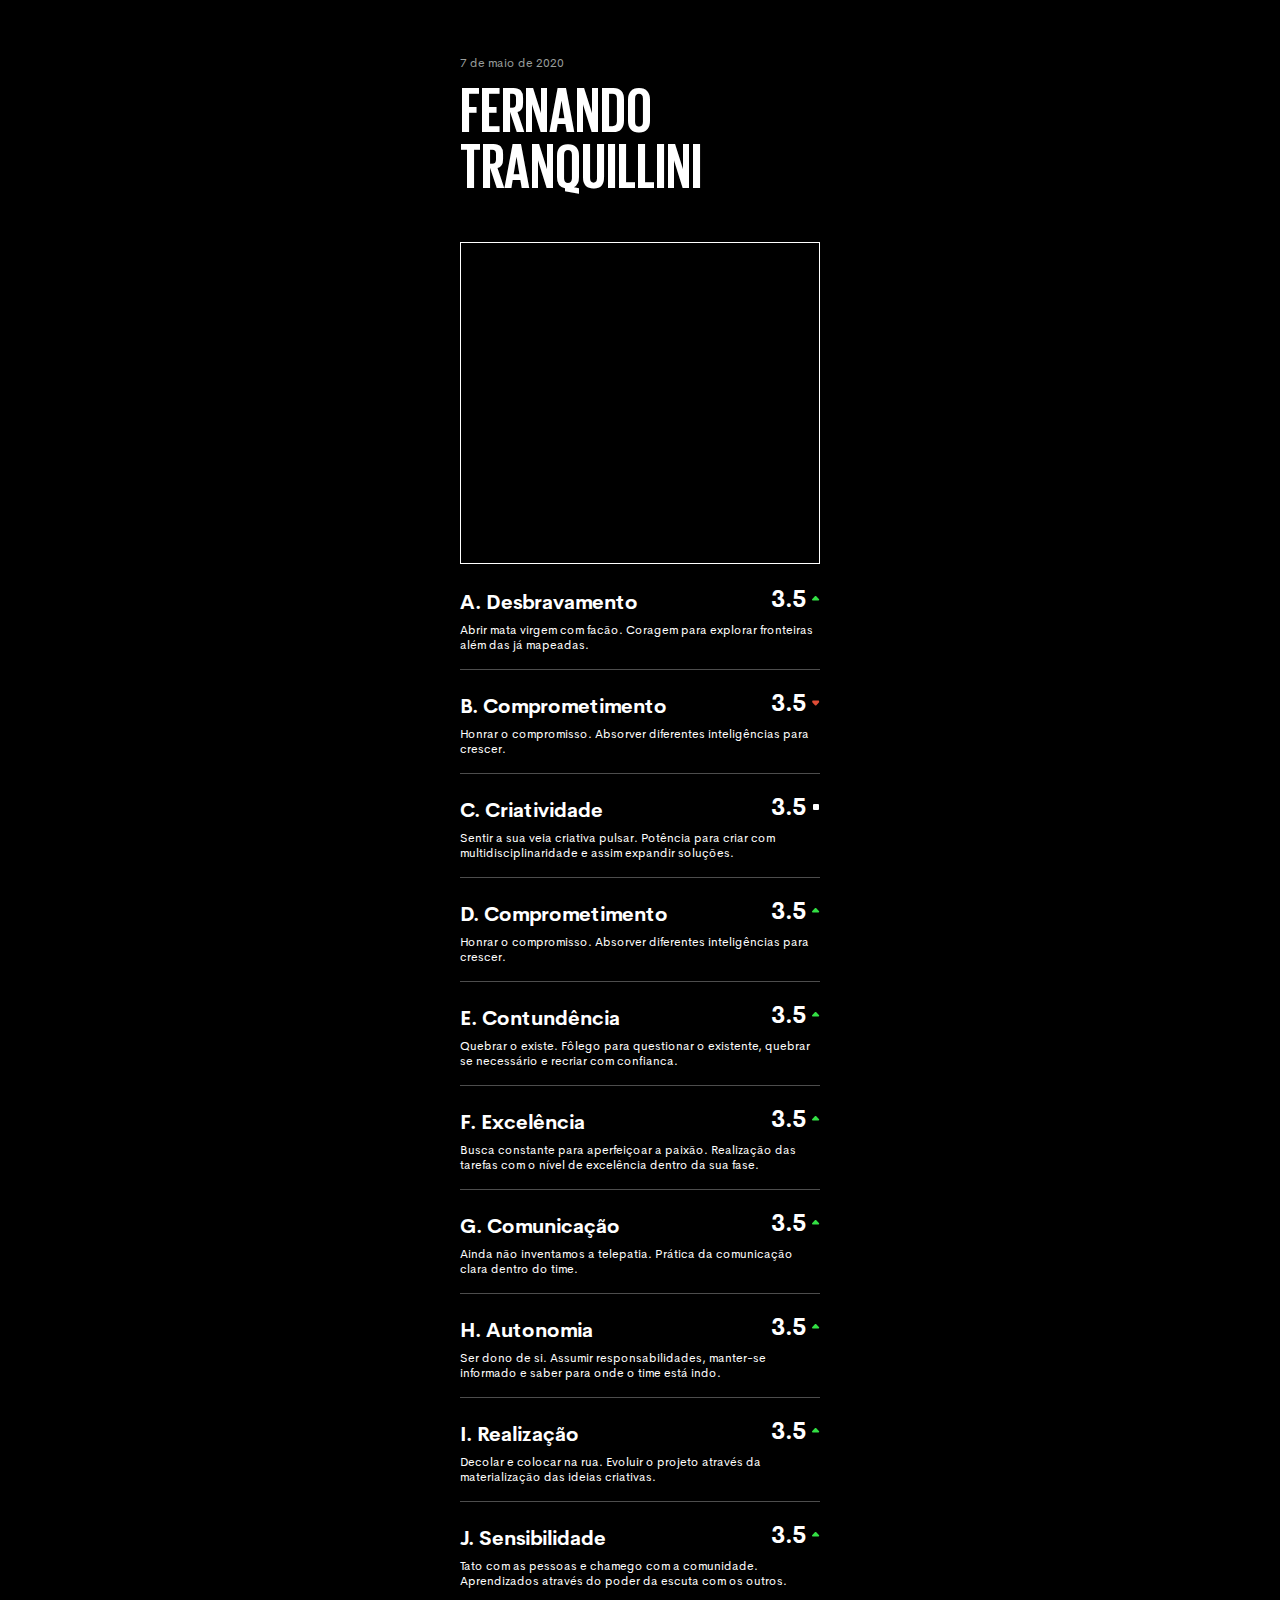
==== static/index.html @ d54fe41a "First html/css version" ====
<!DOCTYPE html>
<html>
<head>
  <meta charset="utf-8">
	<title>D3</title>
	<link rel="stylesheet" media="all" href="/static/assets/stylesheet.css" />
</head>
<body>

<div id="wrapper">

  <div class="profile-date">7 de maio de 2020</div> 

  <h1>FERNANDO TRANQUILLINI</h1>

  <div id="chart-container"></div>

  <ul id="profile">
    <li class="profile-grade" id="grade-a">
      <div class="grade">
        <div class="competence-grade">3.5</div>  
        <div class="change positive"></div>
      </div>
      <h3 class="competence-title">A. Desbravamento</h3>
      <p class="competence-description">Abrir mata virgem com facão. Coragem para explorar fronteiras além das já mapeadas.</p>
    </li>

    <li class="profile-grade" id="grade-b">
      <div class="grade">
        <div class="competence-grade">3.5</div>  
        <div class="change negative"></div>
      </div>
      <h3 class="competence-title">B. Comprometimento</h3>
      <p class="competence-description">Honrar o compromisso. Absorver diferentes inteligências para crescer.</p>
    </li>

    <li class="profile-grade" id="grade-c">
      <div class="grade">
        <div class="competence-grade">3.5</div>  
        <div class="change neutral"></div>
      </div>
      <h3 class="competence-title">C. Criatividade</h3>
      <p class="competence-description">Sentir a sua veia criativa pulsar. Potência para criar com multidisciplinaridade e assim expandir soluções.</p>
    </li>

    <li class="profile-grade" id="grade-d">
      <div class="grade">
        <div class="competence-grade">3.5</div>  
        <div class="change positive"></div>
      </div>
      <h3 class="competence-title">D. Comprometimento</h3>
      <p class="competence-description">Honrar o compromisso. Absorver diferentes inteligências para crescer.</p>
    </li>

    <li class="profile-grade" id="grade-e">
      <div class="grade">
        <div class="competence-grade">3.5</div>  
        <div class="change positive"></div>
      </div>
      <h3 class="competence-title">E. Contundência</h3>
      <p class="competence-description">Quebrar o existe. Fôlego para questionar o existente, quebrar se necessário e recriar com confianca.</p>
    </li>

    <li class="profile-grade" id="grade-f">
      <div class="grade">
        <div class="competence-grade">3.5</div>  
        <div class="change positive"></div>
      </div>
      <h3 class="competence-title">F. Excelência</h3>
      <p class="competence-description">Busca constante para aperfeiçoar a paixão. Realização das tarefas com o nível de excelência dentro da sua fase.</p>
    </li>

    <li class="profile-grade" id="grade-g">
      <div class="grade">
        <div class="competence-grade">3.5</div>  
        <div class="change positive"></div>
      </div>
      <h3 class="competence-title">G. Comunicação</h3>
      <p class="competence-description">Ainda não inventamos a telepatia. Prática da comunicação clara dentro do time.</p>
    </li>

    <li class="profile-grade" id="grade-h">
      <div class="grade">
        <div class="competence-grade">3.5</div>  
        <div class="change positive"></div>
      </div>
      <h3 class="competence-title">H. Autonomia</h3>
      <p class="competence-description">Ser dono de si. Assumir responsabilidades, manter-se informado e saber para onde o time está indo.</p>
    </li>

    <li class="profile-grade" id="grade-i">
      <div class="grade">
        <div class="competence-grade">3.5</div>  
        <div class="change positive"></div>
      </div>
      <h3 class="competence-title">I. Realização</h3>
      <p class="competence-description">Decolar e colocar na rua. Evoluir o projeto através da materialização das ideias criativas.</p>
    </li>

    <li class="profile-grade" id="grade-j">
      <div class="grade">
        <div class="competence-grade">3.5</div>  
        <div class="change positive"></div>
      </div>
      <h3 class="competence-title">J. Sensibilidade</h3>
      <p class="competence-description">Tato com as pessoas e chamego com a comunidade. Aprendizados através do poder da escuta com os outros.</p>
    </li>

  </ul>

  <!--
  <div id="save-profile">Salvar</div>
  -->

</div>


</body>

</html>
---- static/assets/stylesheet.css ----
html, body {
	background-color: #000;
	color: #fff;
}

h1 {
	margin: 8px 0 52px 0;

	font-family: 'GiorgioSansBold', sans-serif;
	text-transform: uppercase;
	font-style: normal;
	font-weight: bold;
	font-size: 64px;
	line-height: 87%;
}

ul, li {
	list-style: none;
	padding: 0;
	margin:0;
}

#wrapper {
	width: 360px;
	padding: 48px 24px;
	margin: 0 auto;
}

#chart-container {
	border: solid 1px;
	height: 320px;
}

#profile, .profile-date, #save-profile {
	font-family: 'Cerebri Sans', sans-serif;	
	font-style: normal;
}

.profile-date {
	color: #999E9C;
}

#profile {
	margin-top: 26px;
	font-weight: bold;
}

.profile-date {
	font-weight: normal;
	font-size: 12px;
	line-height: 15px;
}

/*.competence-ref {
	margin-bottom: 20px;

	color: #999E9C;
	font-size: 12px;
	line-height: 15px;	
}*/

/*.competence-grade {
	font-size: 36px;
	line-height: 46px;
}*/

.grade {
	display: inline-block;
	float: right;
	margin-top: -6px;
}

.grade .competence-grade {
	display: inline-block;
}
.grade .change {
	display: inline-block;
	float: right;
	width: 8px;
	height: 8px;

	margin-top: 12px;
	margin-left: 6px;
	background-repeat: no-repeat;
}
	.change.positive {
		background-image: url(grade-up.svg);
	}

	.change.negative {
		background-image: url(grade-down.svg);
	}

	.change.neutral {
		background-image: url(grade-neutral.svg);
	}

.competence-grade {
	font-size: 24px;
}

.competence-title, .competence-description {
	margin:8px 0 0 0;
}

.competence-title {
	font-size: 20px;
	line-height: 25px;
}

.competence-description {
	font-weight: normal;
	font-size: 12px;
	line-height: 15px;
}

#profile li{
	margin-bottom: 24px;
	padding-bottom: 16px;

	border-bottom: 1px solid rgba(255, 255, 255, 0.3);
}

#save-profile {
	text-align: center;
	font-weight: normal;
	font-size: 12px;
	line-height: 15px;
}


/* Fonts */
@font-face {
    font-family: 'GiorgioSansBold';
    src: url('GiorgioSansBold.woff2') format('woff2'),
        url('GiorgioSansBold.woff') format('woff');
    font-weight: bold;
    font-style: normal;
}
@font-face {
    font-family: 'Cerebri Sans';
    src: url('CerebriSans-Bold.woff2') format('woff2'),
        url('CerebriSans-Bold.woff') format('woff');
    font-weight: bold;
    font-style: normal;
}

@font-face {
    font-family: 'Cerebri Sans';
    src: url('CerebriSans-Regular.woff2') format('woff2'),
        url('CerebriSans-Regular.woff') format('woff');
    font-weight: normal;
    font-style: normal;
}
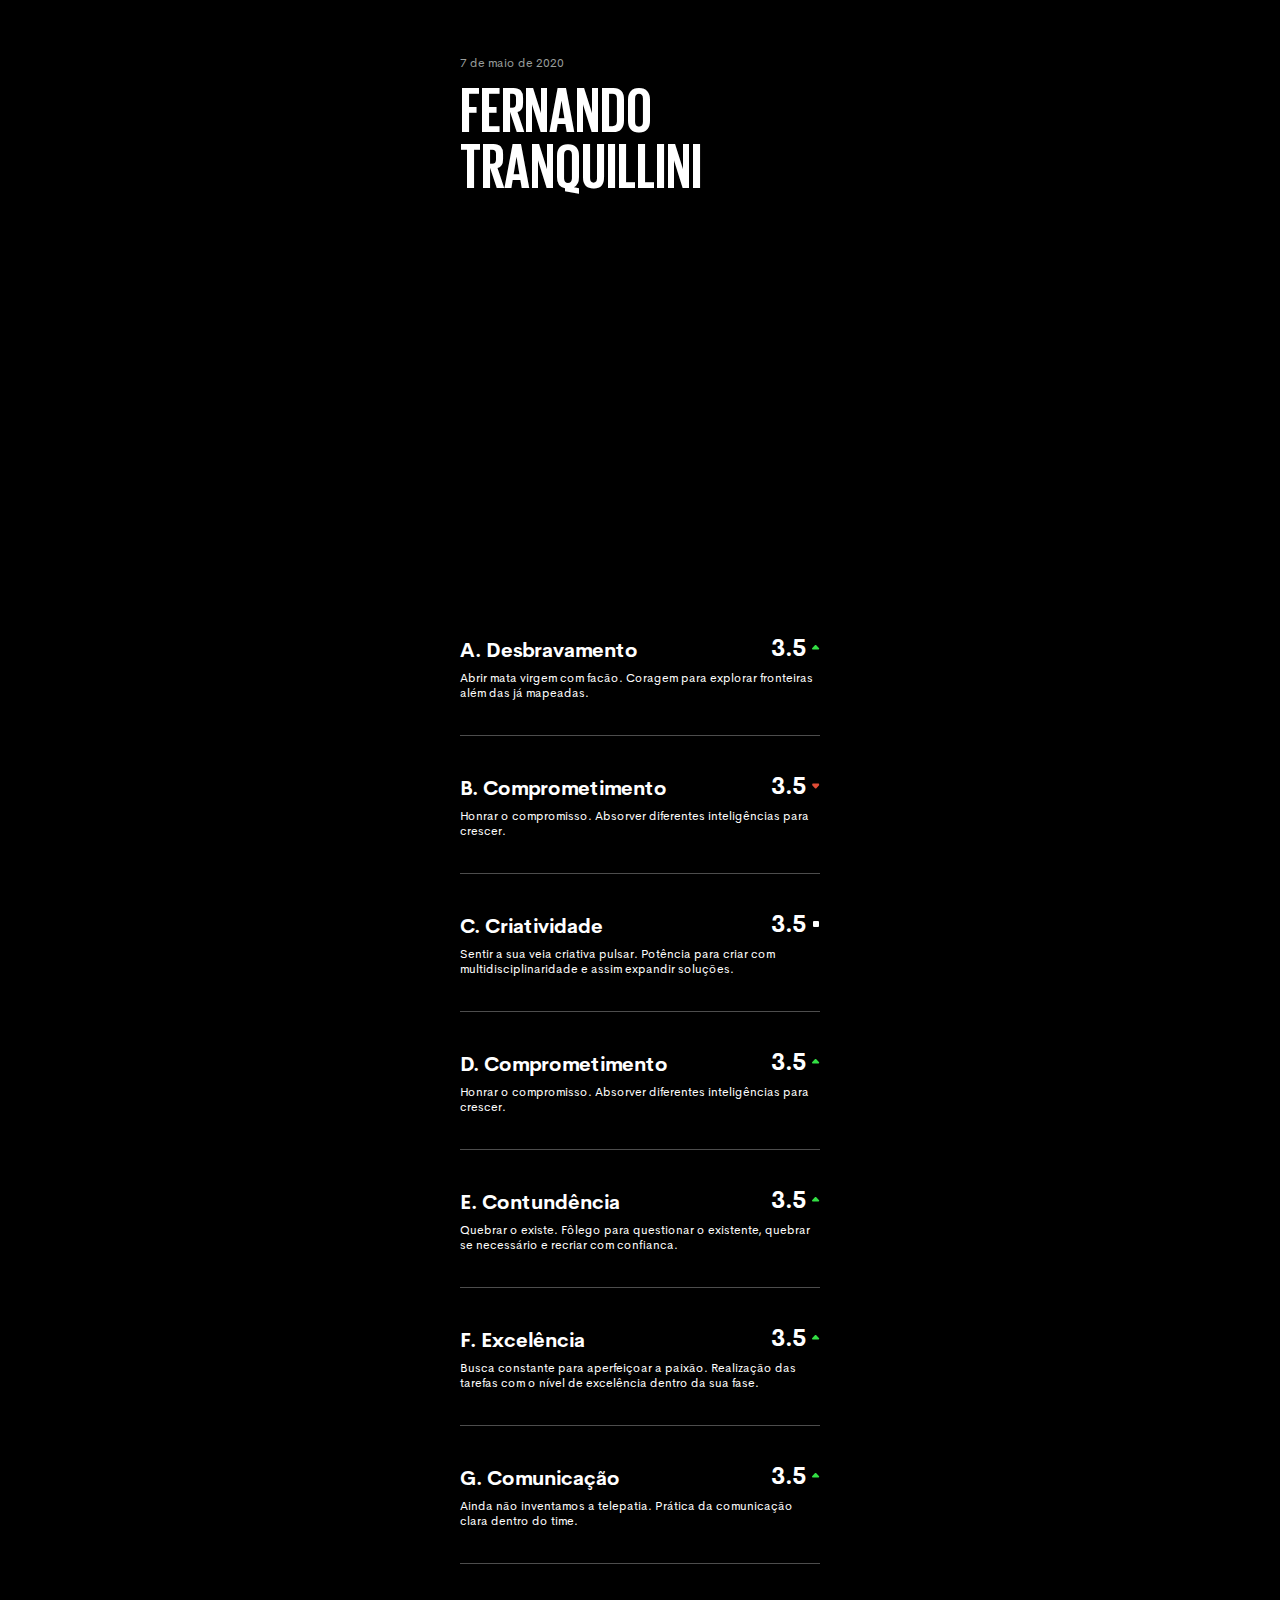
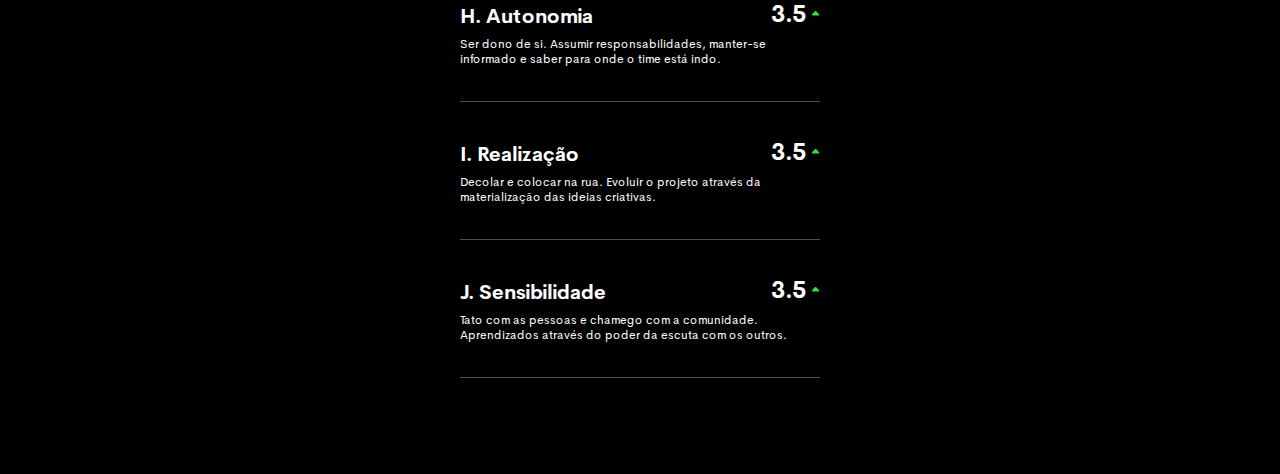
==== commit 93f48953: "Rename style for cache" ====
--- a/static/index.html
+++ b/static/index.html
@@ -1,120 +1,249 @@
 <!DOCTYPE html>
 <html>
+
 <head>
-  <meta charset="utf-8">
-	<title>D3</title>
-	<link rel="stylesheet" media="all" href="/static/assets/stylesheet.css" />
+    <meta charset="utf-8">
+    <meta name="viewport" content="width=device-width, initial-scale=1" />
+    <title>Feedback D3</title>
+    <link rel="stylesheet" media="all" href="/static/assets/main.css" />
+    <link rel="stylesheet" media="all" href="/static/assets/radar-chart.css" />
+    <script src="/static/assets/src/jquery-3.5.1.min.js"></script>
+    <script type="text/javascript" src="http://d3js.org/d3.v3.js"></script>
+    <script type="text/javascript" src="/static/assets/radar-chart.js"></script>
 </head>
+
 <body>
-
-<div id="wrapper">
-
-  <div class="profile-date">7 de maio de 2020</div> 
-
-  <h1>FERNANDO TRANQUILLINI</h1>
-
-  <div id="chart-container"></div>
-
-  <ul id="profile">
-    <li class="profile-grade" id="grade-a">
-      <div class="grade">
-        <div class="competence-grade">3.5</div>  
-        <div class="change positive"></div>
-      </div>
-      <h3 class="competence-title">A. Desbravamento</h3>
-      <p class="competence-description">Abrir mata virgem com facão. Coragem para explorar fronteiras além das já mapeadas.</p>
-    </li>
-
-    <li class="profile-grade" id="grade-b">
-      <div class="grade">
-        <div class="competence-grade">3.5</div>  
-        <div class="change negative"></div>
-      </div>
-      <h3 class="competence-title">B. Comprometimento</h3>
-      <p class="competence-description">Honrar o compromisso. Absorver diferentes inteligências para crescer.</p>
-    </li>
-
-    <li class="profile-grade" id="grade-c">
-      <div class="grade">
-        <div class="competence-grade">3.5</div>  
-        <div class="change neutral"></div>
-      </div>
-      <h3 class="competence-title">C. Criatividade</h3>
-      <p class="competence-description">Sentir a sua veia criativa pulsar. Potência para criar com multidisciplinaridade e assim expandir soluções.</p>
-    </li>
-
-    <li class="profile-grade" id="grade-d">
-      <div class="grade">
-        <div class="competence-grade">3.5</div>  
-        <div class="change positive"></div>
-      </div>
-      <h3 class="competence-title">D. Comprometimento</h3>
-      <p class="competence-description">Honrar o compromisso. Absorver diferentes inteligências para crescer.</p>
-    </li>
-
-    <li class="profile-grade" id="grade-e">
-      <div class="grade">
-        <div class="competence-grade">3.5</div>  
-        <div class="change positive"></div>
-      </div>
-      <h3 class="competence-title">E. Contundência</h3>
-      <p class="competence-description">Quebrar o existe. Fôlego para questionar o existente, quebrar se necessário e recriar com confianca.</p>
-    </li>
-
-    <li class="profile-grade" id="grade-f">
-      <div class="grade">
-        <div class="competence-grade">3.5</div>  
-        <div class="change positive"></div>
-      </div>
-      <h3 class="competence-title">F. Excelência</h3>
-      <p class="competence-description">Busca constante para aperfeiçoar a paixão. Realização das tarefas com o nível de excelência dentro da sua fase.</p>
-    </li>
-
-    <li class="profile-grade" id="grade-g">
-      <div class="grade">
-        <div class="competence-grade">3.5</div>  
-        <div class="change positive"></div>
-      </div>
-      <h3 class="competence-title">G. Comunicação</h3>
-      <p class="competence-description">Ainda não inventamos a telepatia. Prática da comunicação clara dentro do time.</p>
-    </li>
-
-    <li class="profile-grade" id="grade-h">
-      <div class="grade">
-        <div class="competence-grade">3.5</div>  
-        <div class="change positive"></div>
-      </div>
-      <h3 class="competence-title">H. Autonomia</h3>
-      <p class="competence-description">Ser dono de si. Assumir responsabilidades, manter-se informado e saber para onde o time está indo.</p>
-    </li>
-
-    <li class="profile-grade" id="grade-i">
-      <div class="grade">
-        <div class="competence-grade">3.5</div>  
-        <div class="change positive"></div>
-      </div>
-      <h3 class="competence-title">I. Realização</h3>
-      <p class="competence-description">Decolar e colocar na rua. Evoluir o projeto através da materialização das ideias criativas.</p>
-    </li>
-
-    <li class="profile-grade" id="grade-j">
-      <div class="grade">
-        <div class="competence-grade">3.5</div>  
-        <div class="change positive"></div>
-      </div>
-      <h3 class="competence-title">J. Sensibilidade</h3>
-      <p class="competence-description">Tato com as pessoas e chamego com a comunidade. Aprendizados através do poder da escuta com os outros.</p>
-    </li>
-
-  </ul>
-
-  <!--
+    <div id="wrapper">
+        <div class="profile-date">7 de maio de 2020</div>
+        <h1 id="profile-name">FERNANDO TRANQUILLINI</h1>
+        <div id="chart-container"></div>
+        <ul id="profile">
+            <li class="profile-grade" id="grade-a">
+                <div class="grade">
+                    <div class="competence-grade">3.5</div>
+                    <div class="change positive"></div>
+                </div>
+                <h3 class="competence-title">A. Desbravamento</h3>
+                <p class="competence-description">Abrir mata virgem com facão. Coragem para explorar fronteiras além das já mapeadas.</p>
+            </li>
+            <li class="profile-grade" id="grade-b">
+                <div class="grade">
+                    <div class="competence-grade">3.5</div>
+                    <div class="change negative"></div>
+                </div>
+                <h3 class="competence-title">B. Comprometimento</h3>
+                <p class="competence-description">Honrar o compromisso. Absorver diferentes inteligências para crescer.</p>
+            </li>
+            <li class="profile-grade" id="grade-c">
+                <div class="grade">
+                    <div class="competence-grade">3.5</div>
+                    <div class="change neutral"></div>
+                </div>
+                <h3 class="competence-title">C. Criatividade</h3>
+                <p class="competence-description">Sentir a sua veia criativa pulsar. Potência para criar com multidisciplinaridade e assim expandir soluções.</p>
+            </li>
+            <li class="profile-grade" id="grade-d">
+                <div class="grade">
+                    <div class="competence-grade">3.5</div>
+                    <div class="change positive"></div>
+                </div>
+                <h3 class="competence-title">D. Comprometimento</h3>
+                <p class="competence-description">Honrar o compromisso. Absorver diferentes inteligências para crescer.</p>
+            </li>
+            <li class="profile-grade" id="grade-e">
+                <div class="grade">
+                    <div class="competence-grade">3.5</div>
+                    <div class="change positive"></div>
+                </div>
+                <h3 class="competence-title">E. Contundência</h3>
+                <p class="competence-description">Quebrar o existe. Fôlego para questionar o existente, quebrar se necessário e recriar com confianca.</p>
+            </li>
+            <li class="profile-grade" id="grade-f">
+                <div class="grade">
+                    <div class="competence-grade">3.5</div>
+                    <div class="change positive"></div>
+                </div>
+                <h3 class="competence-title">F. Excelência</h3>
+                <p class="competence-description">Busca constante para aperfeiçoar a paixão. Realização das tarefas com o nível de excelência dentro da sua fase.</p>
+            </li>
+            <li class="profile-grade" id="grade-g">
+                <div class="grade">
+                    <div class="competence-grade">3.5</div>
+                    <div class="change positive"></div>
+                </div>
+                <h3 class="competence-title">G. Comunicação</h3>
+                <p class="competence-description">Ainda não inventamos a telepatia. Prática da comunicação clara dentro do time.</p>
+            </li>
+            <li class="profile-grade" id="grade-h">
+                <div class="grade">
+                    <div class="competence-grade">3.5</div>
+                    <div class="change positive"></div>
+                </div>
+                <h3 class="competence-title">H. Autonomia</h3>
+                <p class="competence-description">Ser dono de si. Assumir responsabilidades, manter-se informado e saber para onde o time está indo.</p>
+            </li>
+            <li class="profile-grade" id="grade-i">
+                <div class="grade">
+                    <div class="competence-grade">3.5</div>
+                    <div class="change positive"></div>
+                </div>
+                <h3 class="competence-title">I. Realização</h3>
+                <p class="competence-description">Decolar e colocar na rua. Evoluir o projeto através da materialização das ideias criativas.</p>
+            </li>
+            <li class="profile-grade" id="grade-j">
+                <div class="grade">
+                    <div class="competence-grade">3.5</div>
+                    <div class="change positive"></div>
+                </div>
+                <h3 class="competence-title">J. Sensibilidade</h3>
+                <p class="competence-description">Tato com as pessoas e chamego com a comunidade. Aprendizados através do poder da escuta com os outros.</p>
+            </li>
+        </ul>
+        <!--
   <div id="save-profile">Salvar</div>
   -->
-
-</div>
-
-
+    </div>
 </body>
+<script type="text/javascript">
+/* ----------------------------------------------
+// Função que faz o parse e já atualiza a posição 
+---------------------------------------------- */
+function parceProfileData(profileData) {
+
+    document.getElementById('profile-name').innerHTML = profileData["NAME"];
+
+    var range = ["a", "b", "c", "d", "e", "f", "g", "h", "i", "j"];
+    var grades = [
+        ["index", "a", "b", "c", "d", "e", "f", "g", "h", "i", "j"]
+    ];
+    for (var i = 0; i < range.length; i++) {
+        var bigR = range[i].toUpperCase();
+        console.log(range[i]);
+
+        var g = document.getElementById('grade-' + range[i]);
+        var gd = g.querySelector(".competence-grade");
+        var gv = g.querySelector(".change");
+
+        // Aplica a nota
+        gd.innerHTML = Number(profileData[bigR]).toFixed(1);
+
+        // Mudar o status da nota
+        var variation = profileData["CHANGE_" + bigR];
+        var varClass = "neutral";
+        // mudar para um switch case
+        if (variation == -1) { varClass = "negative"; } else if (variation == 1) { varClass = "positive"; }
+        gv.className = "change " + varClass;
+
+        // !!!!!!!!!!!!!!!!!!!!
+        // Gera o array notas
+        // !!!!!!!!!!!!!!!!!!!!
+        var grade = [range[i]];
+        if (i == 8) {
+            grade.push(profileData[range[0].toUpperCase()]);
+            grade.push(0);
+            grade.push(0); // Refazer essa parte
+            grade.push(0);
+            grade.push(0);
+            grade.push(0);
+            grade.push(0);
+            grade.push(0);
+            grade.push(profileData[range[a - 1].toUpperCase()]);
+        } else if (i == 9) {
+            grade.push(profileData[range[0].toUpperCase()]);
+            grade.push(profileData[range[1].toUpperCase()]);
+            grade.push(0);
+            grade.push(0);
+            grade.push(0); // Refazer essa parte
+            grade.push(0);
+            grade.push(0);
+            grade.push(0);
+            grade.push(0);
+            grade.push(0);
+        } else {
+            for (var a = 0; a < range.length - 1; a++) {
+                if (i == a) {
+                    grade.push(profileData[range[a].toUpperCase()]);
+                    grade.push(profileData[range[a + 1].toUpperCase()]);
+                } else {
+                    grade.push(0);
+                }
+            }
+        }
+        grades.push(grade);
+    }
+    return grades;
+}
+
+function showRadar(csv) {
+    var data = [];
+    var chart = RadarChart.chart();
+    var w = 360;
+    var h = 330;
+
+    // csv = c.split("\n").map(function(i){return i.split(",")})
+    headers = []
+
+    // var csv = [
+    //   ["index","a","b","c","d","e","f","g","h","i","j"],
+    //   ["a",5,5,0,0,0,0,0,0,0],
+    //   ["b",0,5,5,0,0,0,0,0,0],
+    //   ["c",0,0,5,5,0,0,0,0,0],
+    //   ["d",0,0,0,5,5,0,0,0,0],
+    //   ["e",0,0,0,0,5,5,0,0,0],
+    //   ["f",0,0,0,0,0,5,5,0,0],
+    //   ["g",0,0,0,0,0,0,5,5,0],
+    //   ["h",0,0,0,0,0,0,0,5,5],
+    //   ["i",5,0,0,0,0,0,0,0,5],
+    // ];
+
+
+
+    csv.forEach(function(item, i) {
+        if (i == 0) {
+            headers = item;
+        } else {
+            newSeries = {};
+            item.forEach(function(v, j) {
+                if (j == 0) {
+                    newSeries.className = v;
+                    newSeries.axes = [];
+                } else {
+                    newSeries.axes.push({ "axis": [headers[j]], "value": parseFloat(v) });
+                }
+            });
+            data.push(newSeries);
+        }
+    })
+
+    RadarChart.defaultConfig.radius = 3;
+    RadarChart.defaultConfig.w = w;
+    RadarChart.defaultConfig.h = h;
+
+    var mycfg = {
+        color: function(i) {
+            c = [
+                '1A1919',
+                '111111',
+                '3E3E3E',
+                '323232',
+                '424141',
+                '605E5E',
+                '7E7D7D',
+                '9E9E9E',
+                'CCCCCC',
+                '0C0C0C',
+            ];
+            return c[i];
+        },
+    }
+
+    RadarChart.draw("#chart-container", data, mycfg);
+    var divVal = document.getElementById('chart-container');
+}
+
+$.get("/api/asd97asdhasd87", function(data) {
+    showRadar(parceProfileData(data[0]));
+});
+</script>
 
 </html>--- a/static/assets/main.css
+++ b/static/assets/main.css
@@ -0,0 +1,143 @@
+html, body {
+	background-color: #000;
+	color: #fff;
+}
+
+h1 {
+	margin: 8px 0 64px 0;
+
+	font-family: 'GiorgioSansBold', sans-serif;
+	text-transform: uppercase;
+	font-style: normal;
+	font-weight: bold;
+	font-size: 64px;
+	line-height: 87%;
+}
+
+ul, li {
+	list-style: none;
+	padding: 0;
+	margin:0;
+}
+
+#wrapper {
+	width: 360px;
+	padding: 48px 24px;
+	margin: 0 auto;
+}
+
+#chart-container {
+	/*border: solid 1px;*/
+	height: 320px;
+	margin-bottom: 64px;
+}
+
+#profile, .profile-date, #save-profile {
+	font-family: 'Cerebri Sans', sans-serif;	
+	font-style: normal;
+}
+
+.profile-date {
+	color: #999E9C;
+}
+
+#profile {
+	margin-top: 26px;
+	font-weight: bold;
+}
+
+.profile-date {
+	font-weight: normal;
+	font-size: 12px;
+	line-height: 15px;
+}
+
+.grade {
+	display: inline-block;
+	float: right;
+	margin-top: -5px;
+}
+
+.grade .competence-grade {
+	display: inline-block;
+}
+.grade .change {
+	display: inline-block;
+	float: right;
+	width: 8px;
+	height: 8px;
+
+	margin-top: 12px;
+	margin-left: 6px;
+	background-repeat: no-repeat;
+}
+	.change.positive {
+		background-image: url(grade-up.svg);
+	}
+
+	.change.negative {
+		background-image: url(grade-down.svg);
+	}
+
+	.change.neutral {
+		background-image: url(grade-neutral.svg);
+	}
+
+.competence-grade {
+	font-size: 24px;
+}
+
+.competence-title, .competence-description {
+	margin:8px 0 0 0;
+}
+
+.competence-title {
+	font-size: 20px;
+	line-height: 25px;
+}
+
+.competence-description {
+	font-weight: normal;
+	font-size: 12px;
+	line-height: 15px;
+}
+
+#profile li{
+	margin-bottom: 40px;
+	padding-bottom: 34px;
+
+	border-bottom: 1px solid rgba(255, 255, 255, 0.3);
+}
+
+#save-profile {
+	text-align: center;
+	font-weight: normal;
+	font-size: 12px;
+	line-height: 15px;
+}
+
+
+/* Fonts */
+@font-face {
+    font-family: 'GiorgioSansBold';
+    src: url('GiorgioSansBold.woff2') format('woff2'),
+        url('GiorgioSansBold.woff') format('woff');
+    font-weight: bold;
+    font-style: normal;
+}
+@font-face {
+    font-family: 'Cerebri Sans';
+    src: url('CerebriSans-Bold.woff2') format('woff2'),
+        url('CerebriSans-Bold.woff') format('woff');
+    font-weight: bold;
+    font-style: normal;
+}
+
+@font-face {
+    font-family: 'Cerebri Sans';
+    src: url('CerebriSans-Regular.woff2') format('woff2'),
+        url('CerebriSans-Regular.woff') format('woff');
+    font-weight: normal;
+    font-style: normal;
+}
+
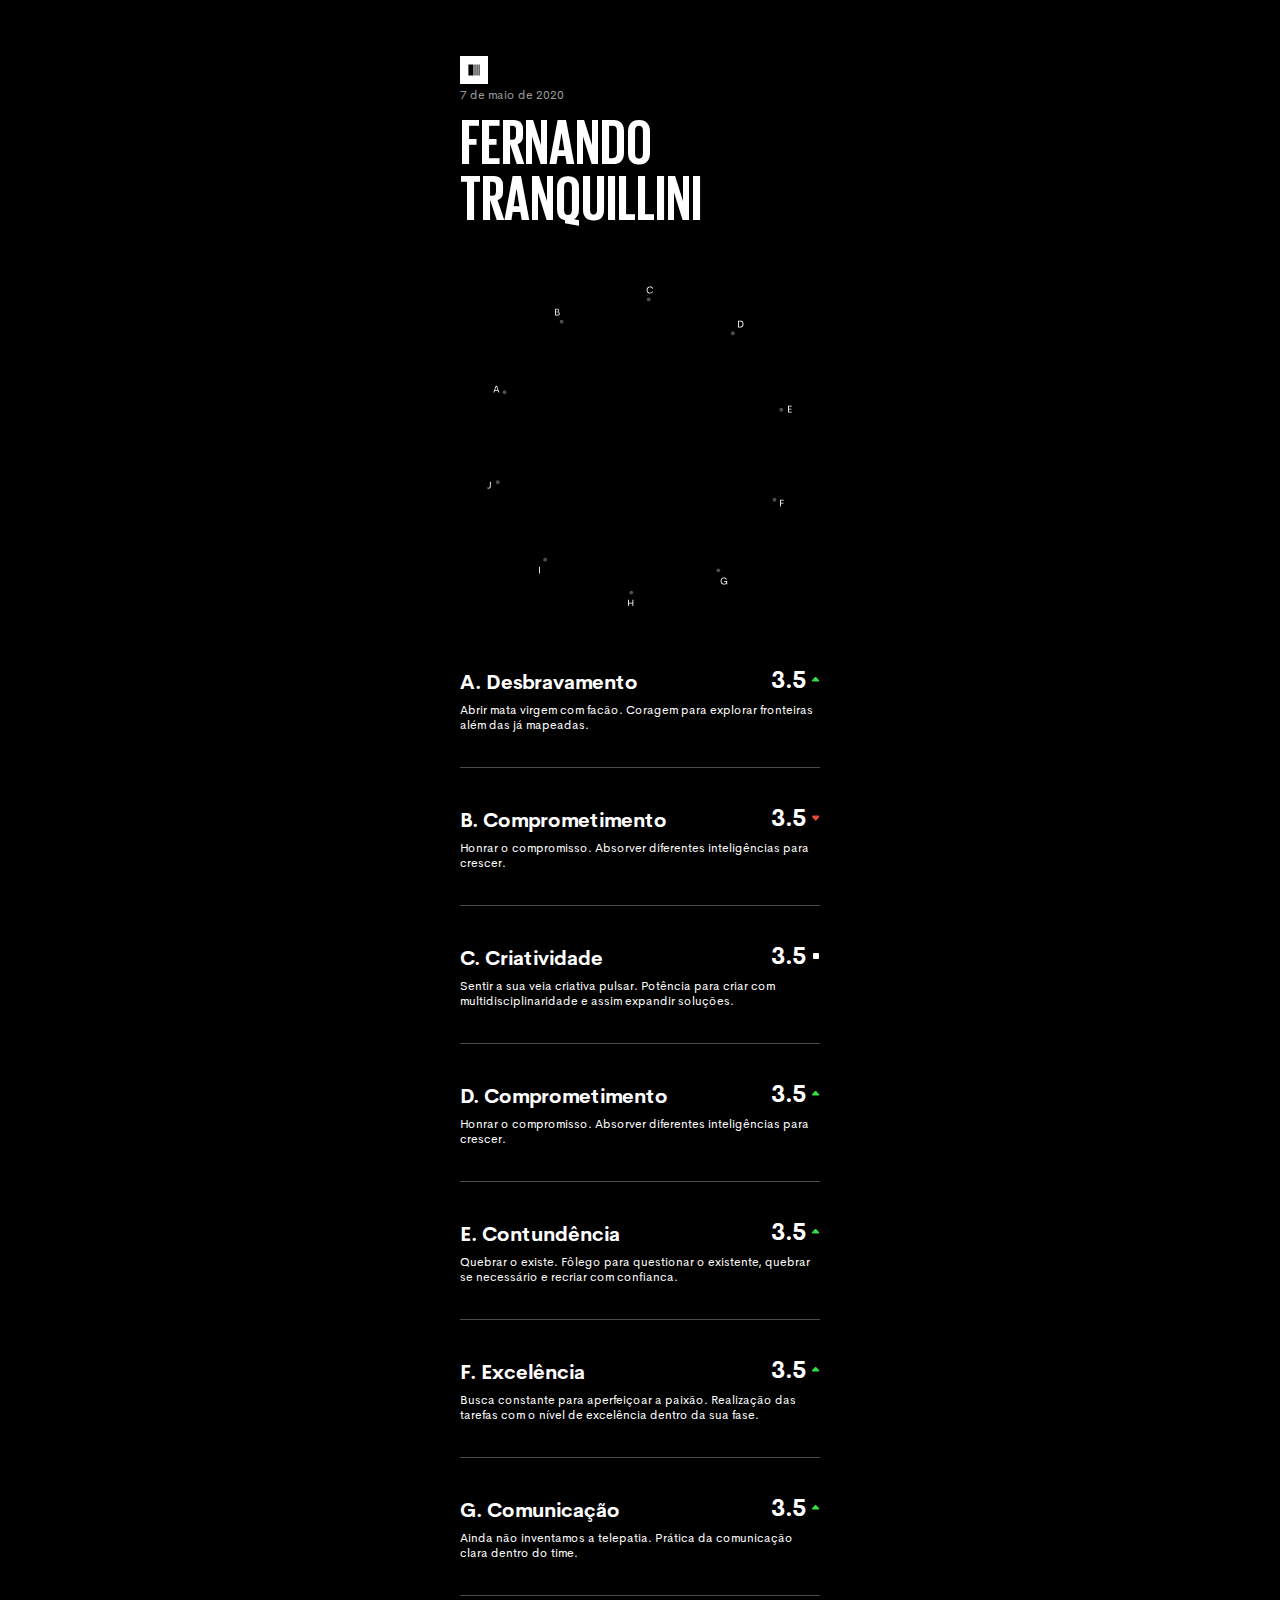
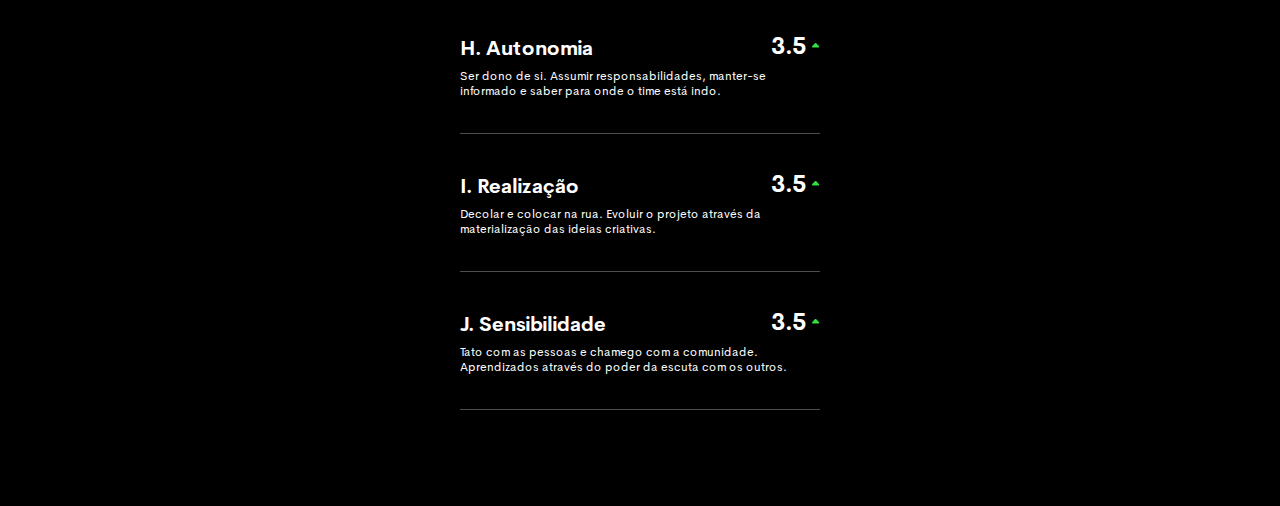
==== commit a24d4030: "Fix logo color, position and size" ====
--- a/static/index.html
+++ b/static/index.html
@@ -4,7 +4,9 @@
 <head>
     <meta charset="utf-8">
     <meta name="viewport" content="width=device-width, initial-scale=1" />
+    
     <title>Feedback D3</title>
+
     <link rel="stylesheet" media="all" href="/static/assets/main.css" />
     <link rel="stylesheet" media="all" href="/static/assets/radar-chart.css" />
     <script src="/static/assets/src/jquery-3.5.1.min.js"></script>
@@ -14,9 +16,18 @@
 
 <body>
     <div id="wrapper">
+        <div id="logo">
+            <img id="logoD3" src="/static/assets/logo-d3.svg" alt="Logo d3">
+        </div>
+
         <div class="profile-date">7 de maio de 2020</div>
         <h1 id="profile-name">FERNANDO TRANQUILLINI</h1>
-        <div id="chart-container"></div>
+        
+        <div id="profile-chart">
+            <div id="chart-container"></div>
+            <div id="container-mask"></div>
+        </div>
+
         <ul id="profile">
             <li class="profile-grade" id="grade-a">
                 <div class="grade">
@@ -105,6 +116,7 @@
     </div>
 </body>
 <script type="text/javascript">
+
 /* ----------------------------------------------
 // Função que faz o parse e já atualiza a posição 
 ---------------------------------------------- */
@@ -113,9 +125,11 @@
     document.getElementById('profile-name').innerHTML = profileData["NAME"];
 
     var range = ["a", "b", "c", "d", "e", "f", "g", "h", "i", "j"];
-    var grades = [
+    var grades = 
+    [
         ["index", "a", "b", "c", "d", "e", "f", "g", "h", "i", "j"]
     ];
+
     for (var i = 0; i < range.length; i++) {
         var bigR = range[i].toUpperCase();
         console.log(range[i]);
@@ -137,39 +151,20 @@
         // !!!!!!!!!!!!!!!!!!!!
         // Gera o array notas
         // !!!!!!!!!!!!!!!!!!!!
-        var grade = [range[i]];
-        if (i == 8) {
-            grade.push(profileData[range[0].toUpperCase()]);
-            grade.push(0);
-            grade.push(0); // Refazer essa parte
-            grade.push(0);
-            grade.push(0);
-            grade.push(0);
-            grade.push(0);
-            grade.push(0);
-            grade.push(profileData[range[a - 1].toUpperCase()]);
-        } else if (i == 9) {
-            grade.push(profileData[range[0].toUpperCase()]);
-            grade.push(profileData[range[1].toUpperCase()]);
-            grade.push(0);
-            grade.push(0);
-            grade.push(0); // Refazer essa parte
-            grade.push(0);
-            grade.push(0);
-            grade.push(0);
-            grade.push(0);
-            grade.push(0);
-        } else {
-            for (var a = 0; a < range.length - 1; a++) {
-                if (i == a) {
-                    grade.push(profileData[range[a].toUpperCase()]);
-                    grade.push(profileData[range[a + 1].toUpperCase()]);
-                } else {
-                    grade.push(0);
-                }
+        var grade = [range[i]]; // Aplica o index
+        
+          for (var a = 0; a < range.length-1; a++) {  
+            if(i==a){
+              grade.push(profileData[range[a].toUpperCase()]);
+              grade.push(profileData[range[a+1].toUpperCase()]);
+            }else{
+              grade.push(0);
             }
+          // }
         }
+        
         grades.push(grade);
+        grades[10] = ["j", profileData[range[0].toUpperCase()],0,0,0,0,0,0,0,0,profileData[range[9].toUpperCase()]];
     }
     return grades;
 }
@@ -177,27 +172,9 @@
 function showRadar(csv) {
     var data = [];
     var chart = RadarChart.chart();
-    var w = 360;
-    var h = 330;
-
-    // csv = c.split("\n").map(function(i){return i.split(",")})
+    var w = h = 280;
+
     headers = []
-
-    // var csv = [
-    //   ["index","a","b","c","d","e","f","g","h","i","j"],
-    //   ["a",5,5,0,0,0,0,0,0,0],
-    //   ["b",0,5,5,0,0,0,0,0,0],
-    //   ["c",0,0,5,5,0,0,0,0,0],
-    //   ["d",0,0,0,5,5,0,0,0,0],
-    //   ["e",0,0,0,0,5,5,0,0,0],
-    //   ["f",0,0,0,0,0,5,5,0,0],
-    //   ["g",0,0,0,0,0,0,5,5,0],
-    //   ["h",0,0,0,0,0,0,0,5,5],
-    //   ["i",5,0,0,0,0,0,0,0,5],
-    // ];
-
-
-
     csv.forEach(function(item, i) {
         if (i == 0) {
             headers = item;
--- a/static/assets/main.css
+++ b/static/assets/main.css
@@ -26,10 +26,30 @@
 	margin: 0 auto;
 }
 
-#chart-container {
+#profile-chart {
+	position: relative;
+	margin-bottom: 64px;
+	height: 320px;
+	width: 360px;
+}
+
+#chart-container{
 	/*border: solid 1px;*/
-	height: 320px;
-	margin-bottom: 64px;
+	height: 100%;
+	width: 100%;
+	float: left;
+}
+
+#container-mask {
+	/*border: solid 1px blue;*/
+	height: 100%;
+	width: 100%;
+	position: absolute;
+	top: 0px;
+	
+	background-image: url(matriz.svg);
+	background-repeat: no-repeat;
+  	background-position: center; 
 }
 
 #profile, .profile-date, #save-profile {
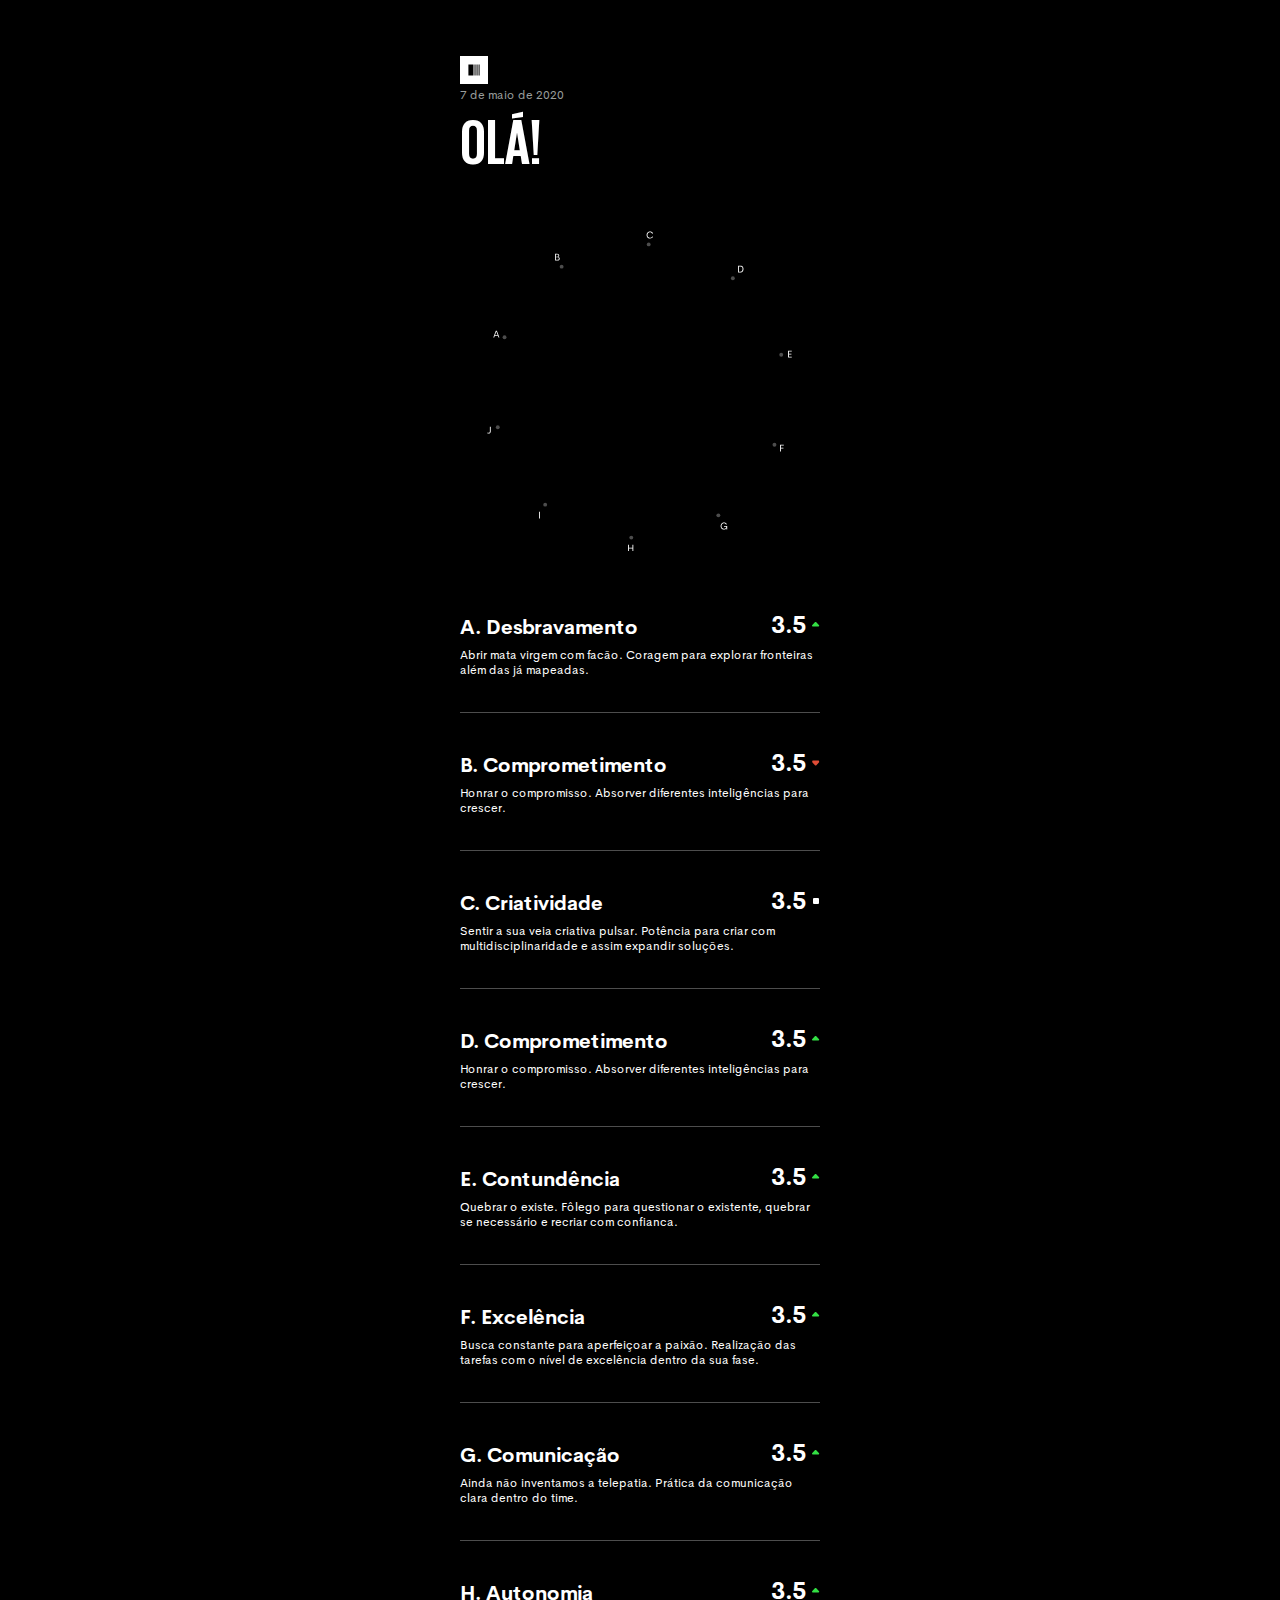
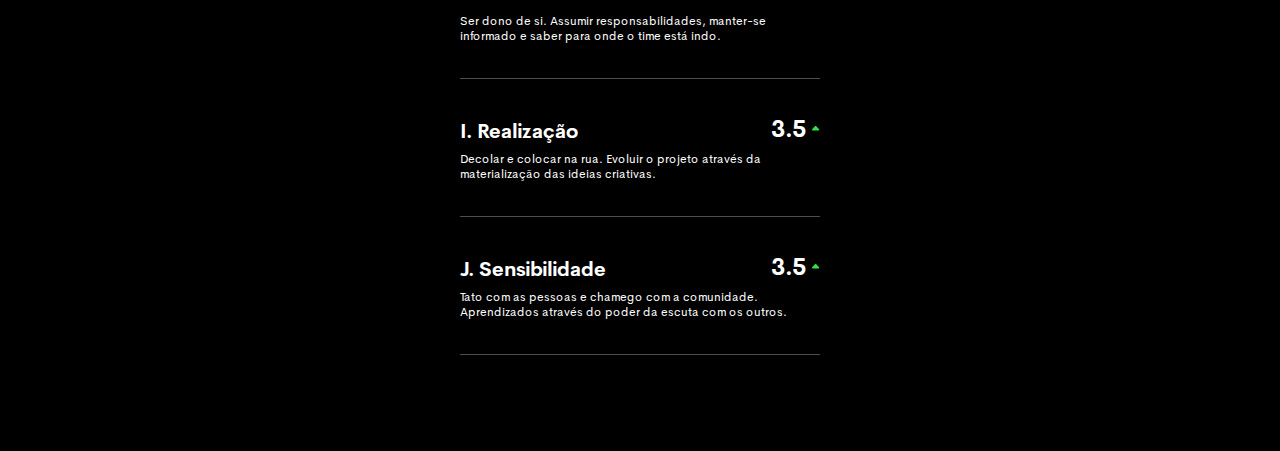
==== commit 05b6e664: "Add profile id to api call" ====
--- a/static/index.html
+++ b/static/index.html
@@ -4,7 +4,12 @@
 <head>
     <meta charset="utf-8">
     <meta name="viewport" content="width=device-width, initial-scale=1" />
-    
+    <link rel="apple-touch-icon" sizes="180x180" href="./assets/favicons/apple-touch-icon.png">
+    <link rel="icon" type="image/png" sizes="32x32" href="/static/assets/favicons/favicon-32x32.png">
+    <link rel="icon" type="image/png" sizes="16x16" href="/static/assets/favicons/favicon-16x16.png">
+    <!-- <link rel="manifest" href="/static/assets/favicons/site.webmanifest"> -->
+    <!-- <link rel="mask-icon" href="/static/assets/favicons/safari-pinned-tab.svg" color="#5bbad5"> -->
+
     <title>Feedback D3</title>
 
     <link rel="stylesheet" media="all" href="/static/assets/main.css" />
@@ -21,7 +26,7 @@
         </div>
 
         <div class="profile-date">7 de maio de 2020</div>
-        <h1 id="profile-name">FERNANDO TRANQUILLINI</h1>
+        <h1 id="profile-name">Olá!</h1>
         
         <div id="profile-chart">
             <div id="chart-container"></div>
@@ -218,7 +223,26 @@
     var divVal = document.getElementById('chart-container');
 }
 
-$.get("/api/asd97asdhasd87", function(data) {
+/* ----------------------------------------------
+// Buscar parâmetros na URL 
+---------------------------------------------- */
+var getUrlParameter = function getUrlParameter(sParam) {
+    var sPageURL = window.location.search.substring(1),
+        sURLVariables = sPageURL.split('&'),
+        sParameterName,
+        i;
+
+    for (i = 0; i < sURLVariables.length; i++) {
+        sParameterName = sURLVariables[i].split('=');
+        if (sParameterName[0] === sParam) {
+            return sParameterName[1] === undefined ? true : decodeURIComponent(sParameterName[1]);
+        }
+    }
+};
+
+var profileID = getUrlParameter('u') ? getUrlParameter('u') : "asd97asdhasd87";
+
+$.get("/api/" + profileID, function(data) {
     showRadar(parceProfileData(data[0]));
 });
 </script>
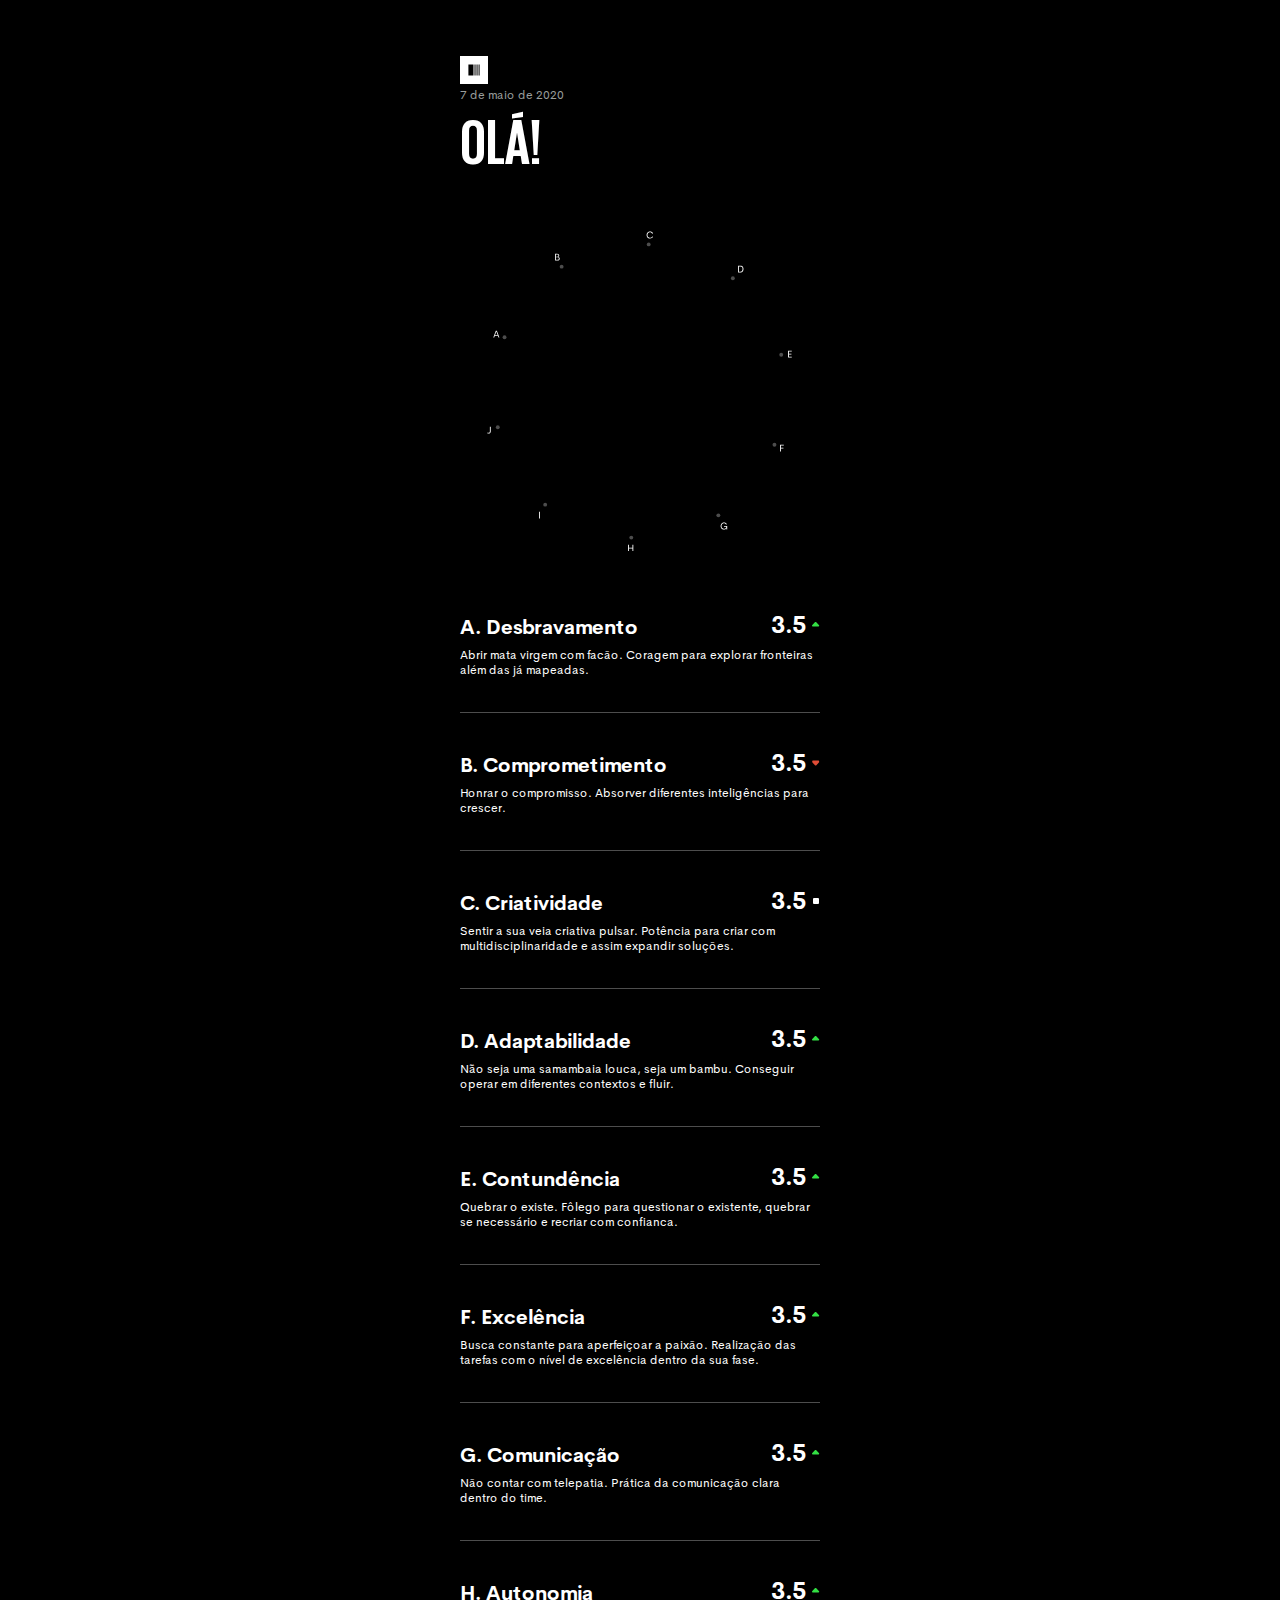
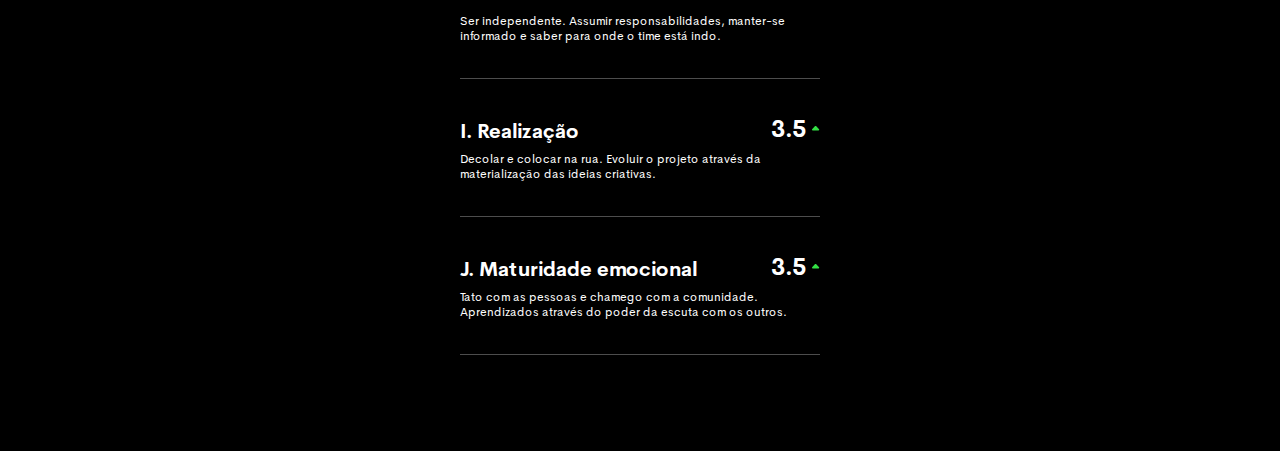
==== commit 17220087: "Minor fixes" ====
--- a/static/index.html
+++ b/static/index.html
@@ -4,17 +4,16 @@
 <head>
     <meta charset="utf-8">
     <meta name="viewport" content="width=device-width, initial-scale=1" />
-    <link rel="apple-touch-icon" sizes="180x180" href="./assets/favicons/apple-touch-icon.png">
+    <link rel="apple-touch-icon" sizes="180x180" href="/static/assets/favicons/apple-touch-icon.png">
     <link rel="icon" type="image/png" sizes="32x32" href="/static/assets/favicons/favicon-32x32.png">
     <link rel="icon" type="image/png" sizes="16x16" href="/static/assets/favicons/favicon-16x16.png">
-    <!-- <link rel="manifest" href="/static/assets/favicons/site.webmanifest"> -->
-    <!-- <link rel="mask-icon" href="/static/assets/favicons/safari-pinned-tab.svg" color="#5bbad5"> -->
-
+    
     <title>Feedback D3</title>
 
     <link rel="stylesheet" media="all" href="/static/assets/main.css" />
     <link rel="stylesheet" media="all" href="/static/assets/radar-chart.css" />
-    <script src="/static/assets/src/jquery-3.5.1.min.js"></script>
+    <script src="https://code.jquery.com/jquery-3.5.1.min.js"></script>
+    <!-- <script type="text/javascript" src="/static/assets/src/jquery-3.5.1.min.js"></script> -->
     <script type="text/javascript" src="http://d3js.org/d3.v3.js"></script>
     <script type="text/javascript" src="/static/assets/radar-chart.js"></script>
 </head>
@@ -63,8 +62,8 @@
                     <div class="competence-grade">3.5</div>
                     <div class="change positive"></div>
                 </div>
-                <h3 class="competence-title">D. Comprometimento</h3>
-                <p class="competence-description">Honrar o compromisso. Absorver diferentes inteligências para crescer.</p>
+                <h3 class="competence-title">D. Adaptabilidade</h3>
+                <p class="competence-description">N˜ão seja uma samambaia louca, seja um bambu. Conseguir operar em diferentes contextos e fluir.</p>
             </li>
             <li class="profile-grade" id="grade-e">
                 <div class="grade">
@@ -88,7 +87,7 @@
                     <div class="change positive"></div>
                 </div>
                 <h3 class="competence-title">G. Comunicação</h3>
-                <p class="competence-description">Ainda não inventamos a telepatia. Prática da comunicação clara dentro do time.</p>
+                <p class="competence-description">Não contar com telepatia. Prática da comunicação clara dentro do time.</p>
             </li>
             <li class="profile-grade" id="grade-h">
                 <div class="grade">
@@ -96,7 +95,7 @@
                     <div class="change positive"></div>
                 </div>
                 <h3 class="competence-title">H. Autonomia</h3>
-                <p class="competence-description">Ser dono de si. Assumir responsabilidades, manter-se informado e saber para onde o time está indo.</p>
+                <p class="competence-description">Ser independente. Assumir responsabilidades, manter-se informado e saber para onde o time está indo.</p>
             </li>
             <li class="profile-grade" id="grade-i">
                 <div class="grade">
@@ -111,15 +110,13 @@
                     <div class="competence-grade">3.5</div>
                     <div class="change positive"></div>
                 </div>
-                <h3 class="competence-title">J. Sensibilidade</h3>
+                <h3 class="competence-title">J. Maturidade emocional</h3>
                 <p class="competence-description">Tato com as pessoas e chamego com a comunidade. Aprendizados através do poder da escuta com os outros.</p>
             </li>
         </ul>
-        <!--
-  <div id="save-profile">Salvar</div>
-  -->
+        
     </div>
-</body>
+
 <script type="text/javascript">
 
 /* ----------------------------------------------
@@ -246,5 +243,5 @@
     showRadar(parceProfileData(data[0]));
 });
 </script>
-
+</body>
 </html>